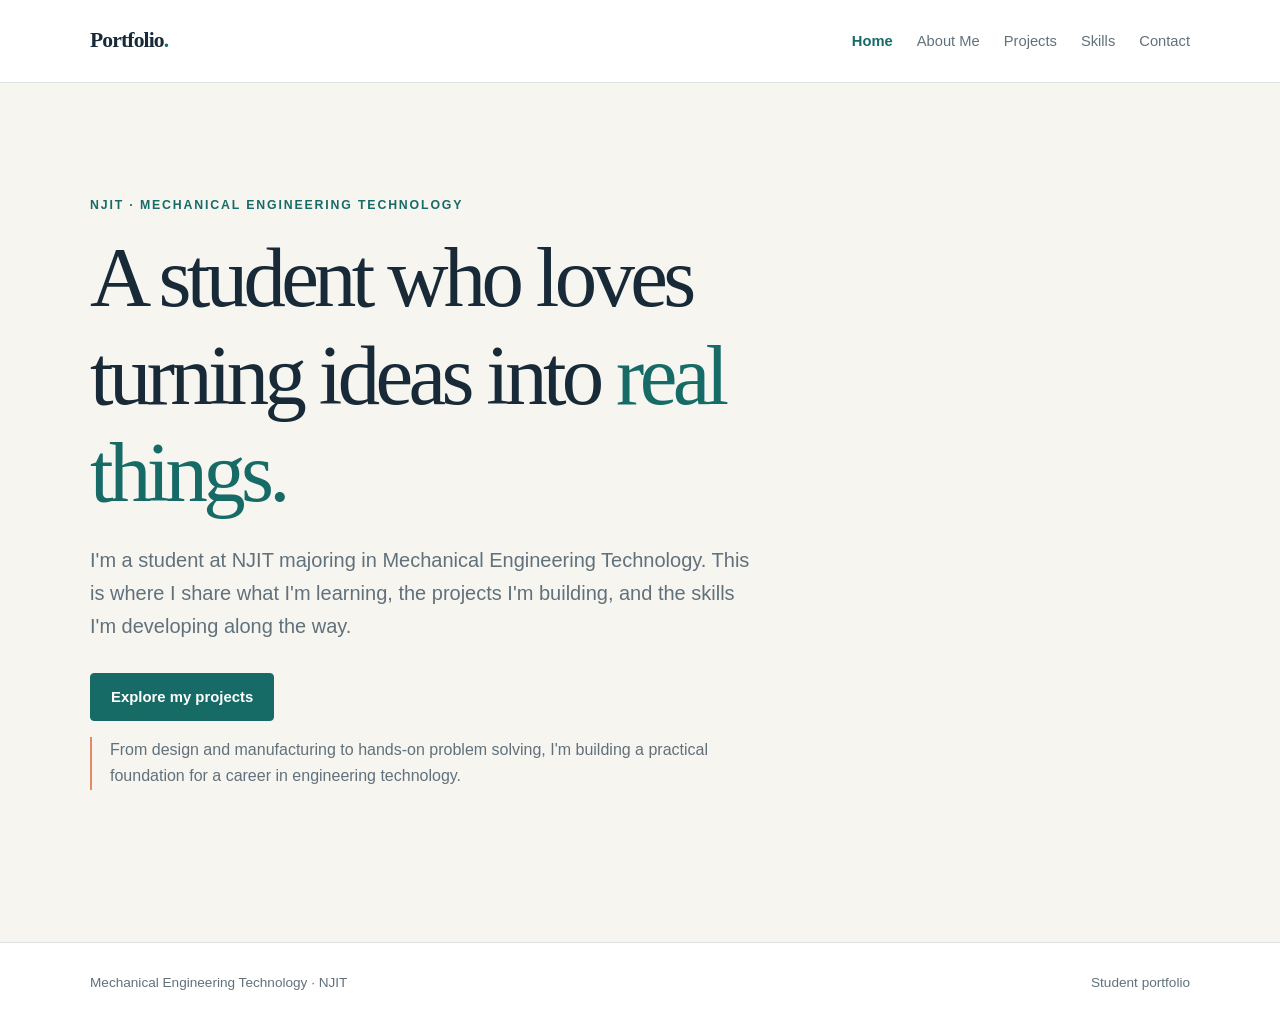
==== index.html @ 42195608 "Create responsive engineering portfolio pages Co-authored-by: Copilot <223556219+Copilot@users.norep" ====
<!doctype html>
<html lang="en">
  <head>
    <meta charset="utf-8">
    <meta name="viewport" content="width=device-width, initial-scale=1">
    <meta name="theme-color" content="#f6f5f0">
    <meta name="description" content="The portfolio of an NJIT Mechanical Engineering Technology student.">
    <title>Home | Mechanical Engineering Technology Portfolio</title>
    <link rel="stylesheet" href="styles.css">
  </head>
  <body>
    <header class="site-header">
      <div class="header-inner">
        <a class="wordmark" href="index.html">Portfolio<span>.</span></a>
        <nav class="site-nav" aria-label="Main navigation">
          <a href="index.html" aria-current="page">Home</a>
          <a href="about.html">About Me</a>
          <a href="projects.html">Projects</a>
          <a href="skills.html">Skills</a>
          <a href="contact.html">Contact</a>
        </nav>
      </div>
    </header>
    <main class="page-content">
      <section class="home-hero" aria-labelledby="intro-heading">
        <p class="eyebrow">NJIT · Mechanical Engineering Technology</p>
        <h1 id="intro-heading">A student who loves turning ideas into <span>real things.</span></h1>
        <p class="lead">I'm a student at NJIT majoring in Mechanical Engineering Technology. This is where I share what I'm learning, the projects I'm building, and the skills I'm developing along the way.</p>
        <p><a class="button-link" href="projects.html">Explore my projects</a></p>
        <p class="home-note">From design and manufacturing to hands-on problem solving, I'm building a practical foundation for a career in engineering technology.</p>
      </section>
    </main>
    <footer class="site-footer">
      <div class="footer-inner">
        <p>Mechanical Engineering Technology · NJIT</p>
        <p>Student portfolio</p>
      </div>
    </footer>
  </body>
</html>
---- styles.css ----
:root {
  color-scheme: light;
  --ink: #182a37;
  --muted: #61717b;
  --paper: #f6f5f0;
  --surface: #ffffff;
  --line: #dce3e0;
  --teal: #176b67;
  --teal-dark: #105552;
  --coral: #e58a68;
  --serif: Georgia, "Times New Roman", serif;
  --sans: "Segoe UI", Arial, sans-serif;
}

* {
  box-sizing: border-box;
}

body {
  min-width: 320px;
  margin: 0;
  background: var(--paper);
  color: var(--ink);
  font-family: var(--sans);
  font-size: 16px;
  line-height: 1.65;
}

a {
  color: inherit;
}

a:focus-visible {
  outline: 3px solid var(--coral);
  outline-offset: 4px;
}

.site-header,
.site-footer {
  background: var(--surface);
}

.site-header {
  border-bottom: 1px solid var(--line);
}

.header-inner,
.footer-inner,
.page-content {
  width: min(1100px, calc(100% - 48px));
  margin-inline: auto;
}

.header-inner {
  display: flex;
  min-height: 82px;
  align-items: center;
  justify-content: space-between;
  gap: 28px;
}

.wordmark {
  color: var(--ink);
  font-family: var(--serif);
  font-size: 1.35rem;
  font-weight: 700;
  letter-spacing: -0.04em;
  text-decoration: none;
  white-space: nowrap;
}

.wordmark span {
  color: var(--teal);
}

.site-nav {
  display: flex;
  flex-wrap: wrap;
  gap: 8px 24px;
}

.site-nav a {
  color: var(--muted);
  font-size: 0.92rem;
  text-decoration: none;
  transition: color 160ms ease;
}

.site-nav a:hover,
.site-nav a[aria-current="page"] {
  color: var(--teal);
}

.site-nav a[aria-current="page"] {
  font-weight: 700;
}

.page-content {
  min-height: calc(100vh - 164px);
  padding-block: 76px 100px;
}

.eyebrow {
  margin: 0 0 14px;
  color: var(--teal);
  font-size: 0.77rem;
  font-weight: 700;
  letter-spacing: 0.15em;
  text-transform: uppercase;
}

h1,
h2,
h3,
p {
  margin-top: 0;
}

h1,
h2,
h3 {
  color: var(--ink);
  font-family: var(--serif);
  font-weight: 500;
  line-height: 1.15;
}

h1 {
  max-width: 780px;
  margin-bottom: 22px;
  font-size: clamp(2.8rem, 7vw, 5.3rem);
  letter-spacing: -0.055em;
}

h2 {
  margin-bottom: 16px;
  font-size: clamp(2rem, 4vw, 3rem);
  letter-spacing: -0.04em;
}

h3 {
  margin-bottom: 8px;
  font-size: 1.45rem;
}

.lead {
  max-width: 660px;
  color: var(--muted);
  font-size: clamp(1.08rem, 2vw, 1.25rem);
}

.home-hero {
  display: grid;
  min-height: 540px;
  align-content: center;
  padding-block: 36px;
}

.home-hero h1 span {
  color: var(--teal);
}

.home-hero .lead {
  margin-bottom: 30px;
}

.button-link {
  display: inline-flex;
  min-height: 48px;
  align-items: center;
  justify-content: center;
  padding: 10px 20px;
  border: 1px solid var(--teal);
  border-radius: 4px;
  background: var(--teal);
  color: white;
  font-size: 0.93rem;
  font-weight: 700;
  text-decoration: none;
  transition: background 160ms ease, border-color 160ms ease;
}

.button-link:hover {
  border-color: var(--teal-dark);
  background: var(--teal-dark);
}

.home-note {
  max-width: 680px;
  padding-left: 18px;
  border-left: 2px solid var(--coral);
  color: var(--muted);
}

.page-heading {
  margin-bottom: 42px;
}

.page-heading .lead {
  margin-bottom: 0;
}

.empty-note {
  display: grid;
  min-height: 260px;
  align-content: center;
  padding: 36px;
  border: 1px dashed #b8c7c2;
  border-radius: 8px;
  background: rgb(255 255 255 / 55%);
}

.empty-note p {
  max-width: 560px;
  margin-bottom: 0;
  color: var(--muted);
}

.project-grid {
  display: grid;
  grid-template-columns: repeat(3, minmax(0, 1fr));
  gap: 22px;
}

.project-card {
  overflow: hidden;
  border: 1px solid var(--line);
  border-radius: 8px;
  background: var(--surface);
}

.project-card img {
  display: block;
  width: 100%;
  aspect-ratio: 3 / 2;
  object-fit: cover;
  background: #e4ece8;
}

.project-copy {
  padding: 22px;
}

.project-copy p {
  margin-bottom: 0;
  color: var(--muted);
}

.project-label {
  margin-bottom: 8px;
  color: var(--teal);
  font-size: 0.72rem;
  font-weight: 700;
  letter-spacing: 0.12em;
  text-transform: uppercase;
}

.skills-list {
  display: grid;
  grid-template-columns: repeat(2, minmax(0, 1fr));
  gap: 14px;
  margin: 0;
  padding: 0;
  list-style: none;
}

.skills-list li {
  display: flex;
  min-height: 84px;
  align-items: center;
  justify-content: space-between;
  gap: 16px;
  padding: 18px 20px;
  border: 1px solid var(--line);
  border-radius: 6px;
  background: var(--surface);
}

.skill-name {
  font-weight: 700;
}

.skill-level {
  flex-shrink: 0;
  color: var(--teal);
  font-size: 0.8rem;
}

.contact-card {
  max-width: 680px;
  padding: 30px;
  border: 1px solid var(--line);
  border-radius: 8px;
  background: var(--surface);
}

.contact-card p:last-child {
  margin-bottom: 0;
}

.contact-placeholder {
  margin-top: 22px;
  padding: 16px 18px;
  border-left: 3px solid var(--coral);
  background: var(--paper);
  color: var(--muted);
}

.site-footer {
  border-top: 1px solid var(--line);
}

.footer-inner {
  display: flex;
  min-height: 82px;
  align-items: center;
  justify-content: space-between;
  gap: 16px;
  color: var(--muted);
  font-size: 0.85rem;
}

.footer-inner p {
  margin: 0;
}

@media (max-width: 760px) {
  .header-inner {
    align-items: flex-start;
    flex-direction: column;
    justify-content: center;
    gap: 10px;
    padding-block: 16px;
  }

  .site-nav {
    gap: 6px 18px;
  }

  .site-nav a {
    font-size: 0.86rem;
  }

  .page-content {
    padding-block: 56px 72px;
  }

  .home-hero {
    min-height: 460px;
  }

  .project-grid {
    grid-template-columns: 1fr;
  }

  .project-card {
    display: grid;
    grid-template-columns: minmax(150px, 0.8fr) 1fr;
    align-items: stretch;
  }

  .project-card img {
    height: 100%;
  }
}

@media (max-width: 520px) {
  .header-inner,
  .footer-inner,
  .page-content {
    width: min(100% - 32px, 1100px);
  }

  .skills-list {
    grid-template-columns: 1fr;
  }

  .project-card {
    display: block;
  }

  .project-card img {
    aspect-ratio: 3 / 2;
  }

  .footer-inner {
    align-items: flex-start;
    flex-direction: column;
    justify-content: center;
    padding-block: 18px;
  }
}

@media (prefers-reduced-motion: reduce) {
  *,
  *::before,
  *::after {
    scroll-behavior: auto !important;
    transition-duration: 0.01ms !important;
  }
}
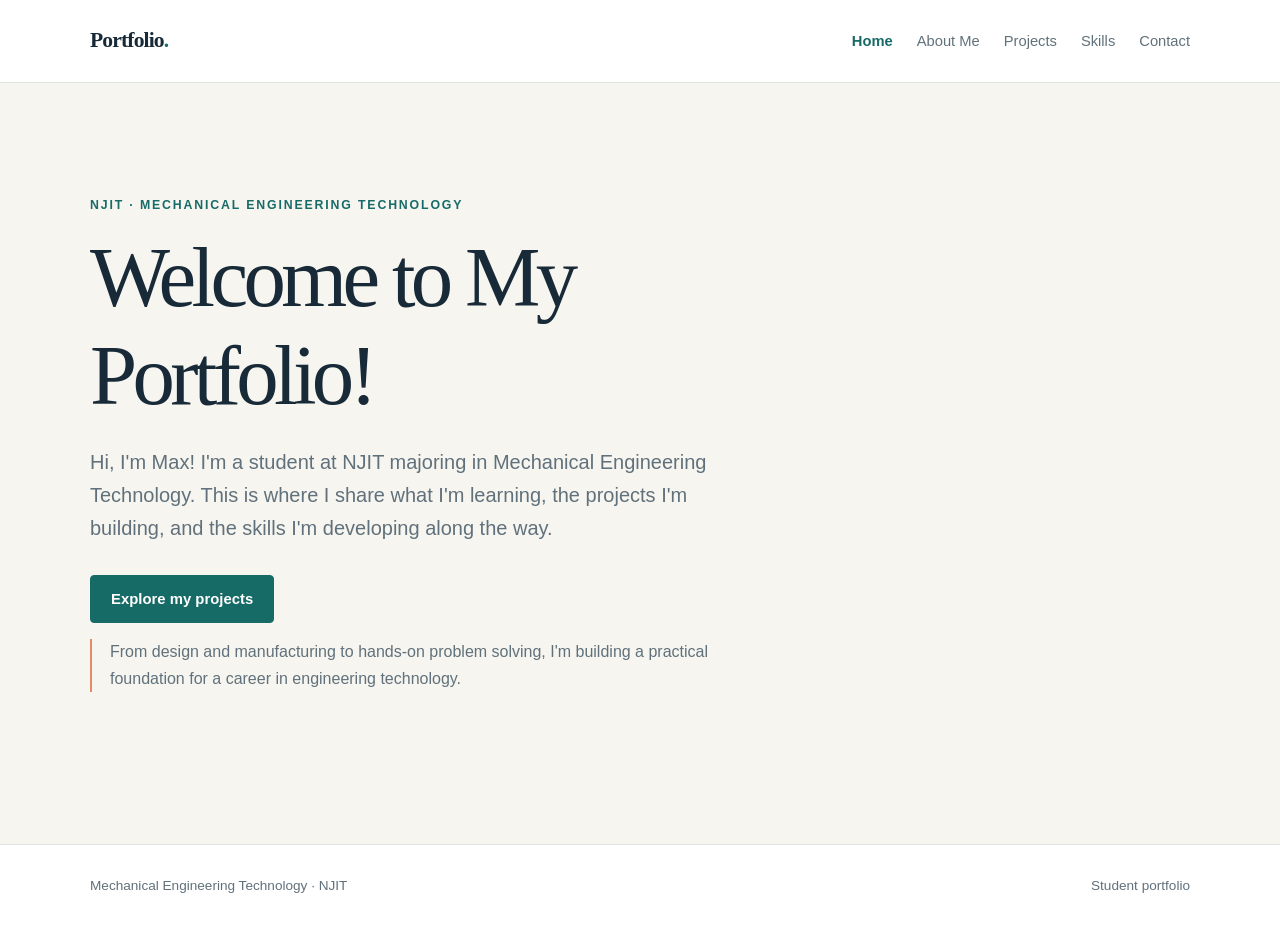
==== commit 0b22e110: "Update portfolio content and add project images" ====
--- a/index.html
+++ b/index.html
@@ -24,8 +24,8 @@
     <main class="page-content">
       <section class="home-hero" aria-labelledby="intro-heading">
         <p class="eyebrow">NJIT · Mechanical Engineering Technology</p>
-        <h1 id="intro-heading">A student who loves turning ideas into <span>real things.</span></h1>
-        <p class="lead">I'm a student at NJIT majoring in Mechanical Engineering Technology. This is where I share what I'm learning, the projects I'm building, and the skills I'm developing along the way.</p>
+        <h1 id="intro-heading">Welcome to My Portfolio!</h1>
+        <p class="lead">Hi, I'm Max! I'm a student at NJIT majoring in Mechanical Engineering Technology. This is where I share what I'm learning, the projects I'm building, and the skills I'm developing along the way.</p>
         <p><a class="button-link" href="projects.html">Explore my projects</a></p>
         <p class="home-note">From design and manufacturing to hands-on problem solving, I'm building a practical foundation for a career in engineering technology.</p>
       </section>
--- a/styles.css
+++ b/styles.css
@@ -265,17 +265,59 @@
 }
 
 .skills-list li {
+  align-self: start;
+  border: 1px solid var(--line);
+  border-radius: 6px;
+  background: var(--surface);
+}
+.skill-details summary {
   display: flex;
   min-height: 84px;
   align-items: center;
-  justify-content: space-between;
-  gap: 16px;
+  gap: 12px;
   padding: 18px 20px;
-  border: 1px solid var(--line);
   border-radius: 6px;
-  background: var(--surface);
-}
-
+  cursor: pointer;
+  list-style: none;
+}
+
+.skill-details summary::-webkit-details-marker {
+  display: none;
+}
+
+.skill-details summary::after {
+  width: 8px;
+  height: 8px;
+  flex-shrink: 0;
+  border-right: 2px solid var(--teal);
+  border-bottom: 2px solid var(--teal);
+  content: "";
+  transform: rotate(45deg);
+}
+
+.skill-details[open] summary::after {
+  transform: rotate(225deg);
+}
+
+.skill-details summary:hover {
+  background: var(--paper);
+}
+
+.skill-details summary:focus-visible {
+  outline: 3px solid var(--coral);
+  outline-offset: 4px;
+}
+
+.skill-details .skill-level {
+  margin-left: auto;
+}
+
+.skill-description {
+  margin: 0 20px;
+  padding-block: 16px 20px;
+  border-top: 1px solid var(--line);
+  color: var(--muted);
+}
 .skill-name {
   font-weight: 700;
 }
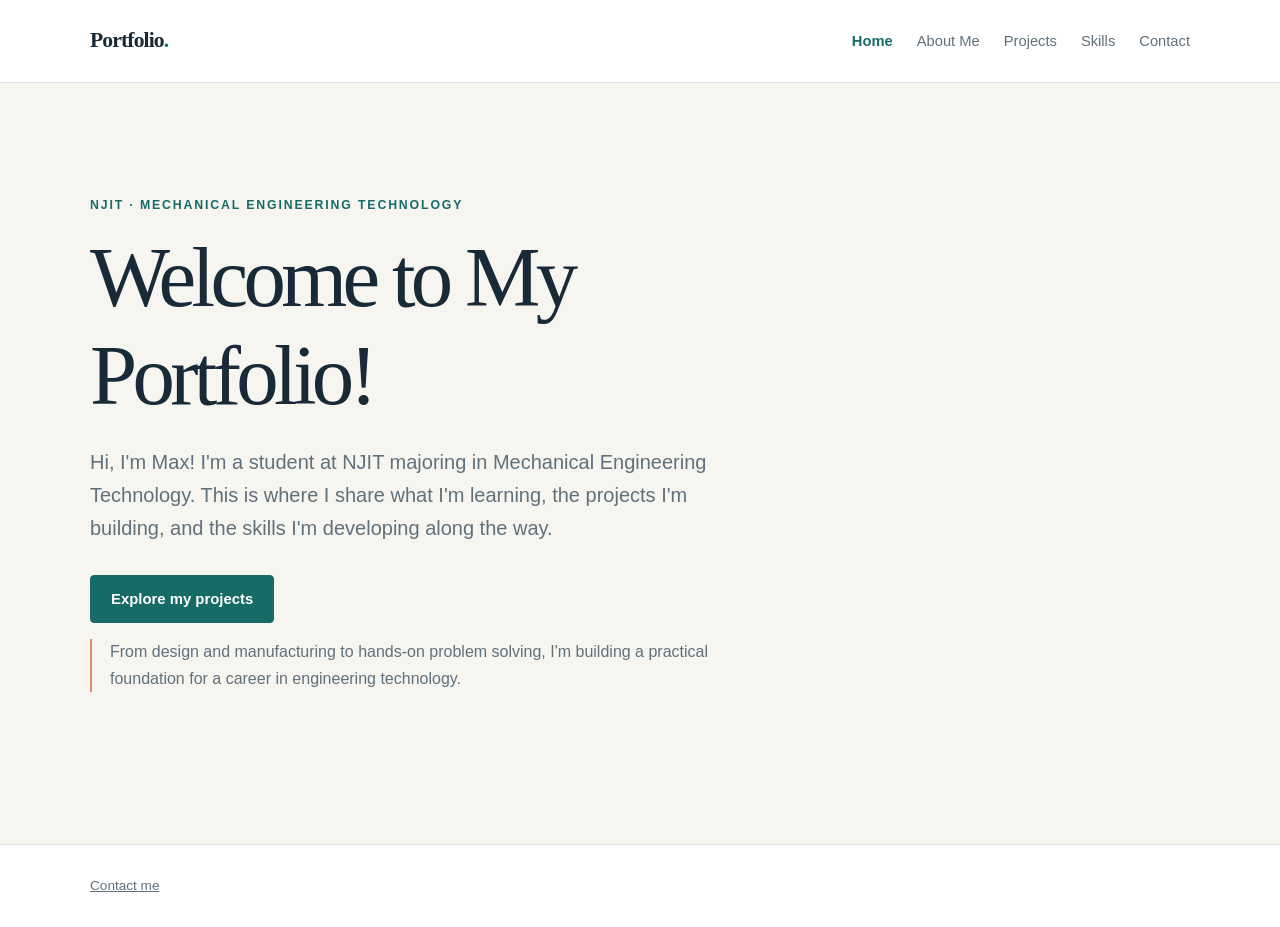
==== commit eef6f673: "Replace page footers with Contact me links" ====
--- a/index.html
+++ b/index.html
@@ -32,8 +32,7 @@
     </main>
     <footer class="site-footer">
       <div class="footer-inner">
-        <p>Mechanical Engineering Technology · NJIT</p>
-        <p>Student portfolio</p>
+        <a href="contact.html">Contact me</a>
       </div>
     </footer>
   </body>
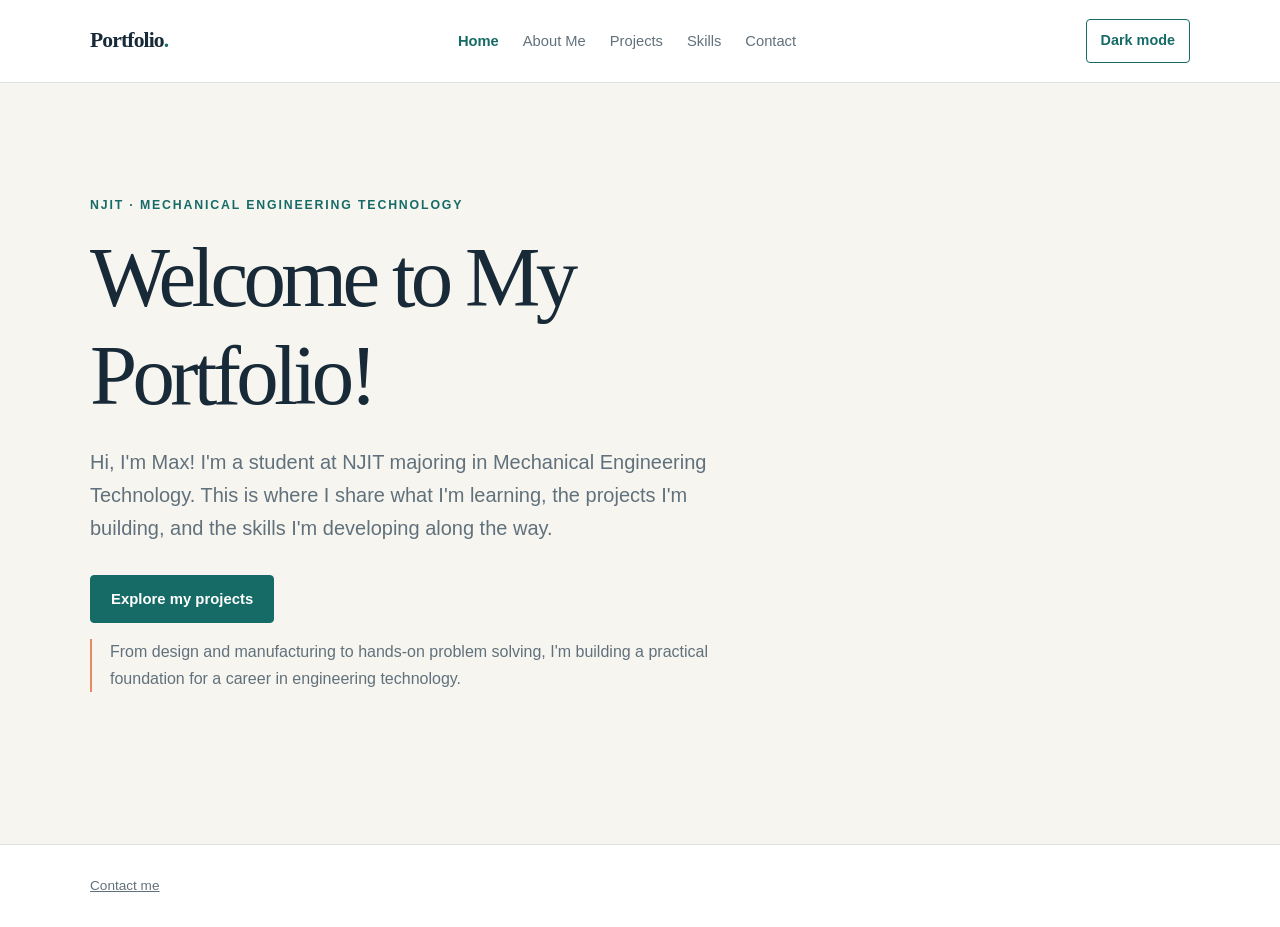
==== commit 916fc00b: "Add persistent dark mode toggle to every page" ====
--- a/index.html
+++ b/index.html
@@ -6,6 +6,7 @@
     <meta name="theme-color" content="#f6f5f0">
     <meta name="description" content="The portfolio of an NJIT Mechanical Engineering Technology student.">
     <title>Home | Mechanical Engineering Technology Portfolio</title>
+    <script src="theme.js"></script>
     <link rel="stylesheet" href="styles.css">
   </head>
   <body>
@@ -19,6 +20,7 @@
           <a href="skills.html">Skills</a>
           <a href="contact.html">Contact</a>
         </nav>
+        <button class="theme-toggle" type="button" aria-pressed="false" hidden>Dark mode</button>
       </div>
     </header>
     <main class="page-content">
--- a/styles.css
+++ b/styles.css
@@ -8,6 +8,10 @@
   --teal: #176b67;
   --teal-dark: #105552;
   --coral: #e58a68;
+  --button-text: #ffffff;
+  --note-surface: rgb(255 255 255 / 55%);
+  --note-border: #b8c7c2;
+  --image-surface: #e4ece8;
   --serif: Georgia, "Times New Roman", serif;
   --sans: "Segoe UI", Arial, sans-serif;
 }
@@ -173,7 +177,7 @@
   border: 1px solid var(--teal);
   border-radius: 4px;
   background: var(--teal);
-  color: white;
+  color: var(--button-text);
   font-size: 0.93rem;
   font-weight: 700;
   text-decoration: none;
@@ -205,9 +209,9 @@
   min-height: 260px;
   align-content: center;
   padding: 36px;
-  border: 1px dashed #b8c7c2;
+  border: 1px dashed var(--note-border);
   border-radius: 8px;
-  background: rgb(255 255 255 / 55%);
+  background: var(--note-surface);
 }
 
 .empty-note p {
@@ -234,7 +238,7 @@
   width: 100%;
   aspect-ratio: 3 / 2;
   object-fit: cover;
-  background: #e4ece8;
+  background: var(--image-surface);
 }
 
 .project-copy {
@@ -441,3 +445,48 @@
     transition-duration: 0.01ms !important;
   }
 }
+
+:root[data-theme="dark"] {
+  color-scheme: dark;
+  --ink: #e8eff3;
+  --muted: #b1c1ca;
+  --paper: #111c24;
+  --surface: #1b2b36;
+  --line: #3a505d;
+  --teal: #7dd3c9;
+  --teal-dark: #a2e6dd;
+  --coral: #f2aa8d;
+  --button-text: #111c24;
+  --note-surface: #1b2b36;
+  --note-border: #536c78;
+  --image-surface: #263c48;
+}
+
+.theme-toggle {
+  flex-shrink: 0;
+  min-height: 44px;
+  padding: 8px 14px;
+  border: 1px solid var(--teal);
+  border-radius: 4px;
+  background: var(--surface);
+  color: var(--teal);
+  font: inherit;
+  font-size: 0.9rem;
+  font-weight: 700;
+  cursor: pointer;
+}
+
+.theme-toggle:hover,
+.theme-toggle[aria-pressed="true"] {
+  background: var(--teal);
+  color: var(--button-text);
+}
+
+.theme-toggle:focus-visible {
+  outline: 3px solid var(--coral);
+  outline-offset: 4px;
+}
+
+.header-inner {
+  flex-wrap: wrap;
+}
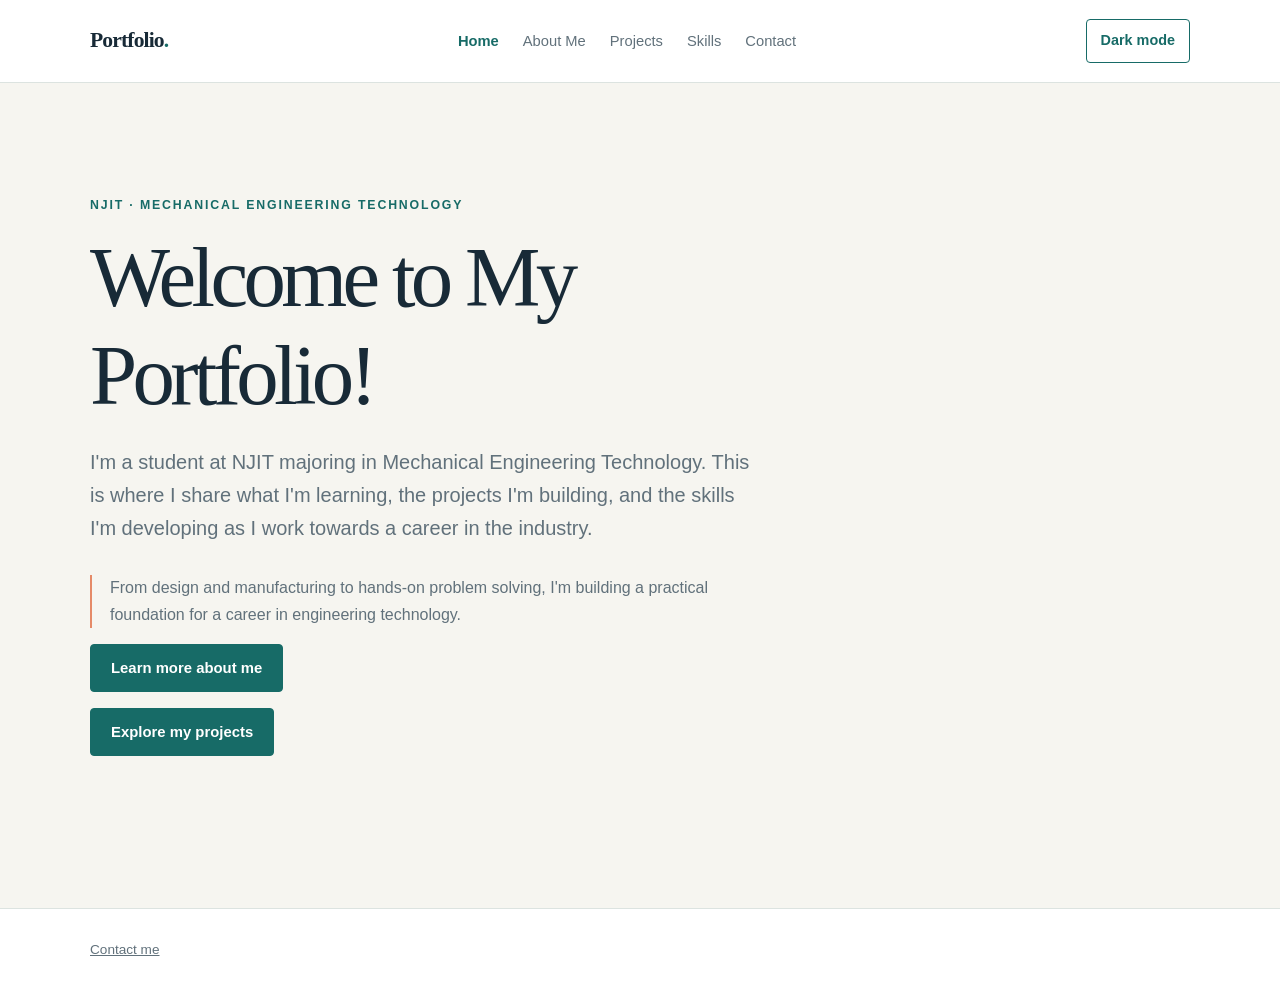
==== commit 5ce80753: "Update portfolio introduction and skill descriptions" ====
--- a/index.html
+++ b/index.html
@@ -27,9 +27,10 @@
       <section class="home-hero" aria-labelledby="intro-heading">
         <p class="eyebrow">NJIT · Mechanical Engineering Technology</p>
         <h1 id="intro-heading">Welcome to My Portfolio!</h1>
-        <p class="lead">Hi, I'm Max! I'm a student at NJIT majoring in Mechanical Engineering Technology. This is where I share what I'm learning, the projects I'm building, and the skills I'm developing along the way.</p>
+        <p class="lead">I'm a student at NJIT majoring in Mechanical Engineering Technology. This is where I share what I'm learning, the projects I'm building, and the skills I'm developing as I work towards a career in the industry.</p>
+        <p class="home-note">From design and manufacturing to hands-on problem solving, I'm building a practical foundation for a career in engineering technology.</p>
+        <p><a class="button-link" href="about.html">Learn more about me</a></p>
         <p><a class="button-link" href="projects.html">Explore my projects</a></p>
-        <p class="home-note">From design and manufacturing to hands-on problem solving, I'm building a practical foundation for a career in engineering technology.</p>
       </section>
     </main>
     <footer class="site-footer">
